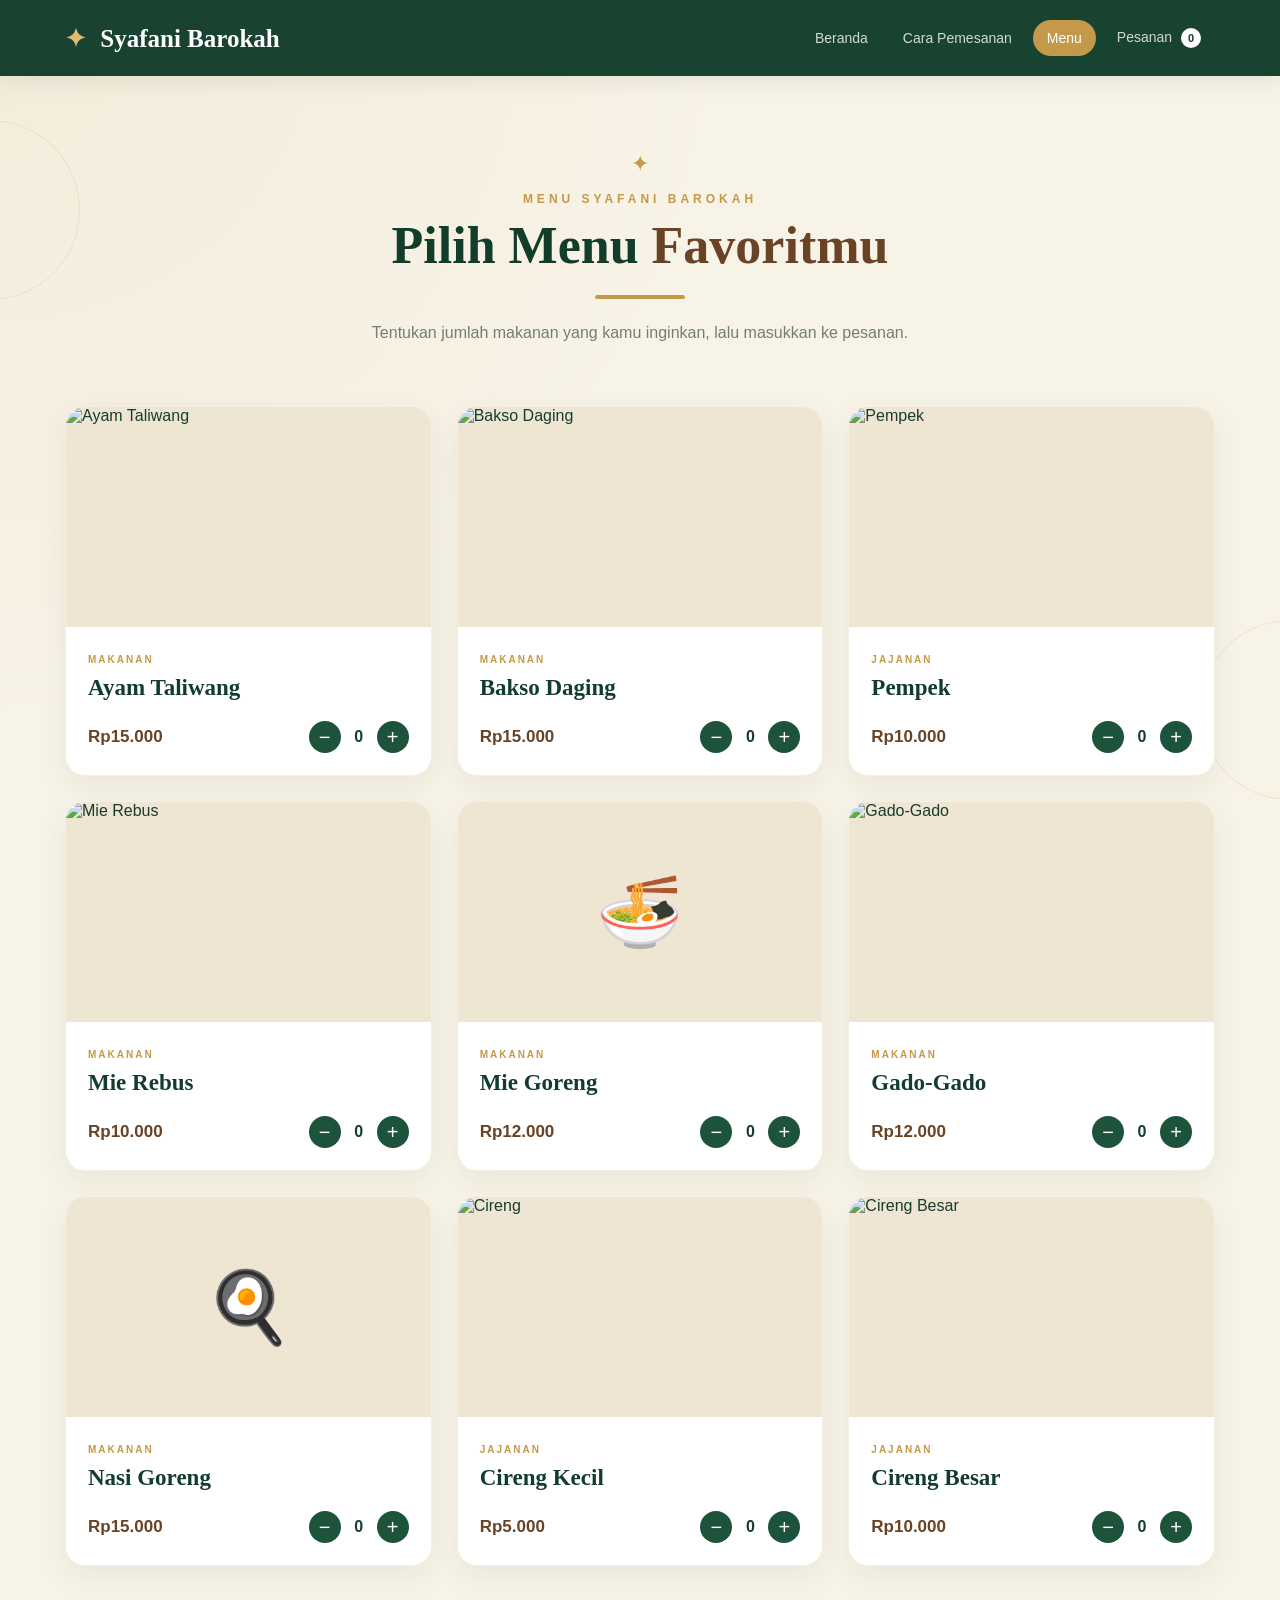
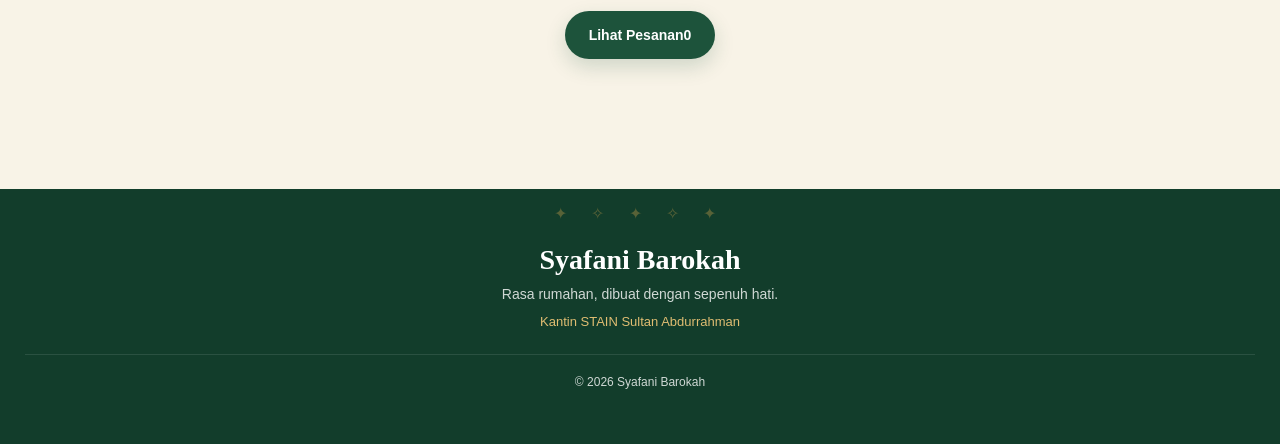
==== menu.html @ d2a60e0a "Add files via upload" ====
<!DOCTYPE html>
<html lang="id">

<head>

    <meta charset="UTF-8">

    <meta
        name="viewport"
        content="width=device-width, initial-scale=1.0"
    >

    <title>Menu | Syafani Barokah</title>

    <link rel="stylesheet" href="style.css">

</head>


<body>

    <!-- ORNAMEN -->
    <div class="decor decor-1"></div>
    <div class="decor decor-2"></div>


    <!-- HEADER -->
    <header class="navbar">

        <div class="nav-container">

            <a href="index.html" class="logo-text">
                Syafani Barokah
            </a>

            <nav>

                <a href="index.html">
                    Beranda
                </a>

                <a href="cara-pemesanan.html">
                    Cara Pemesanan
                </a>

                <a href="menu.html" class="active">
                    Menu
                </a>

                <a href="pesanan.html">
                    Pesanan
                    <span id="cartCount">0</span>
                </a>

            </nav>

        </div>

    </header>


    <!-- CONTENT -->
    <main class="page-container">


        <section class="page-title">

            <span class="title-decoration">
                ✦
            </span>

            <p>
                MENU SYAFANI BAROKAH
            </p>

            <h1>
                Pilih Menu
                <span>Favoritmu</span>
            </h1>

            <div class="gold-line"></div>

            <p class="page-description">
                Tentukan jumlah makanan yang kamu inginkan,
                lalu masukkan ke pesanan.
            </p>

        </section>


        <!-- MENU GRID -->
        <section class="food-grid">


            <!-- AYAM TALIWANG -->
            <div class="food-card">

                <div class="food-image">

                    <img
                        src="assets/ayam-taliwang.jpg"
                        alt="Ayam Taliwang"
                    >

                </div>

                <div class="food-content">

                    <span class="food-category">
                        MAKANAN
                    </span>

                    <h2>
                        Ayam Taliwang
                    </h2>

                    <div class="food-bottom">

                        <strong>
                            Rp15.000
                        </strong>

                        <div class="quantity-control">

                            <button
                                onclick="changeQuantity('Ayam Taliwang', 15000, -1)"
                            >
                                −
                            </button>

                            <span id="qty-Ayam-Taliwang">
                                0
                            </span>

                            <button
                                onclick="changeQuantity('Ayam Taliwang', 15000, 1)"
                            >
                                +
                            </button>

                        </div>

                    </div>

                </div>

            </div>


            <!-- BAKSO -->
            <div class="food-card">

                <div class="food-image">

                    <img
                        src="assets/bakso-daging.jpg"
                        alt="Bakso Daging"
                    >

                </div>

                <div class="food-content">

                    <span class="food-category">
                        MAKANAN
                    </span>

                    <h2>
                        Bakso Daging
                    </h2>

                    <div class="food-bottom">

                        <strong>
                            Rp15.000
                        </strong>

                        <div class="quantity-control">

                            <button
                                onclick="changeQuantity('Bakso Daging', 15000, -1)"
                            >
                                −
                            </button>

                            <span id="qty-Bakso-Daging">
                                0
                            </span>

                            <button
                                onclick="changeQuantity('Bakso Daging', 15000, 1)"
                            >
                                +
                            </button>

                        </div>

                    </div>

                </div>

            </div>


            <!-- PEMPEK -->
            <div class="food-card">

                <div class="food-image">

                    <img
                        src="assets/pempek.jpg"
                        alt="Pempek"
                    >

                </div>

                <div class="food-content">

                    <span class="food-category">
                        JAJANAN
                    </span>

                    <h2>
                        Pempek
                    </h2>

                    <div class="food-bottom">

                        <strong>
                            Rp10.000
                        </strong>

                        <div class="quantity-control">

                            <button
                                onclick="changeQuantity('Pempek', 10000, -1)"
                            >
                                −
                            </button>

                            <span id="qty-Pempek">
                                0
                            </span>

                            <button
                                onclick="changeQuantity('Pempek', 10000, 1)"
                            >
                                +
                            </button>

                        </div>

                    </div>

                </div>

            </div>


            <!-- MIE REBUS -->
            <div class="food-card">

                <div class="food-image">

                    <img
                        src="assets/mie-rebus.jpg"
                        alt="Mie Rebus"
                    >

                </div>

                <div class="food-content">

                    <span class="food-category">
                        MAKANAN
                    </span>

                    <h2>
                        Mie Rebus
                    </h2>

                    <div class="food-bottom">

                        <strong>
                            Rp10.000
                        </strong>

                        <div class="quantity-control">

                            <button
                                onclick="changeQuantity('Mie Rebus', 10000, -1)"
                            >
                                −
                            </button>

                            <span id="qty-Mie-Rebus">
                                0
                            </span>

                            <button
                                onclick="changeQuantity('Mie Rebus', 10000, 1)"
                            >
                                +
                            </button>

                        </div>

                    </div>

                </div>

            </div>


            <!-- MIE GORENG -->
            <div class="food-card">

                <div class="food-image food-placeholder">
                    🍜
                </div>

                <div class="food-content">

                    <span class="food-category">
                        MAKANAN
                    </span>

                    <h2>
                        Mie Goreng
                    </h2>

                    <div class="food-bottom">

                        <strong>
                            Rp12.000
                        </strong>

                        <div class="quantity-control">

                            <button
                                onclick="changeQuantity('Mie Goreng', 12000, -1)"
                            >
                                −
                            </button>

                            <span id="qty-Mie-Goreng">
                                0
                            </span>

                            <button
                                onclick="changeQuantity('Mie Goreng', 12000, 1)"
                            >
                                +
                            </button>

                        </div>

                    </div>

                </div>

            </div>


            <!-- GADO-GADO -->
            <div class="food-card">

                <div class="food-image">

                    <img
                        src="assets/gado-gado.jpg"
                        alt="Gado-Gado"
                    >

                </div>

                <div class="food-content">

                    <span class="food-category">
                        MAKANAN
                    </span>

                    <h2>
                        Gado-Gado
                    </h2>

                    <div class="food-bottom">

                        <strong>
                            Rp12.000
                        </strong>

                        <div class="quantity-control">

                            <button
                                onclick="changeQuantity('Gado-Gado', 12000, -1)"
                            >
                                −
                            </button>

                            <span id="qty-Gado-Gado">
                                0
                            </span>

                            <button
                                onclick="changeQuantity('Gado-Gado', 12000, 1)"
                            >
                                +
                            </button>

                        </div>

                    </div>

                </div>

            </div>


            <!-- NASI GORENG -->
            <div class="food-card">

                <div class="food-image food-placeholder">
                    🍳
                </div>

                <div class="food-content">

                    <span class="food-category">
                        MAKANAN
                    </span>

                    <h2>
                        Nasi Goreng
                    </h2>

                    <div class="food-bottom">

                        <strong>
                            Rp15.000
                        </strong>

                        <div class="quantity-control">

                            <button
                                onclick="changeQuantity('Nasi Goreng', 15000, -1)"
                            >
                                −
                            </button>

                            <span id="qty-Nasi-Goreng">
                                0
                            </span>

                            <button
                                onclick="changeQuantity('Nasi Goreng', 15000, 1)"
                            >
                                +
                            </button>

                        </div>

                    </div>

                </div>

            </div>


            <!-- CIRENG KECIL -->
            <div class="food-card">

                <div class="food-image">

                    <img
                        src="assets/cireng.jpg"
                        alt="Cireng"
                    >

                </div>

                <div class="food-content">

                    <span class="food-category">
                        JAJANAN
                    </span>

                    <h2>
                        Cireng Kecil
                    </h2>

                    <div class="food-bottom">

                        <strong>
                            Rp5.000
                        </strong>

                        <div class="quantity-control">

                            <button
                                onclick="changeQuantity('Cireng Kecil', 5000, -1)"
                            >
                                −
                            </button>

                            <span id="qty-Cireng-Kecil">
                                0
                            </span>

                            <button
                                onclick="changeQuantity('Cireng Kecil', 5000, 1)"
                            >
                                +
                            </button>

                        </div>

                    </div>

                </div>

            </div>


            <!-- CIRENG BESAR -->
            <div class="food-card">

                <div class="food-image">

                    <img
                        src="assets/cireng.jpg"
                        alt="Cireng Besar"
                    >

                </div>

                <div class="food-content">

                    <span class="food-category">
                        JAJANAN
                    </span>

                    <h2>
                        Cireng Besar
                    </h2>

                    <div class="food-bottom">

                        <strong>
                            Rp10.000
                        </strong>

                        <div class="quantity-control">

                            <button
                                onclick="changeQuantity('Cireng Besar', 10000, -1)"
                            >
                                −
                            </button>

                            <span id="qty-Cireng-Besar">
                                0
                            </span>

                            <button
                                onclick="changeQuantity('Cireng Besar', 10000, 1)"
                            >
                                +
                            </button>

                        </div>

                    </div>

                </div>

            </div>


        </section>


        <!-- BUTTON -->
        <div class="center-button">

            <a
                href="pesanan.html"
                class="btn btn-primary"
            >
                Lihat Pesanan
                <span id="menuCartCount">
                    0
                </span>
            </a>

        </div>


    </main>


    <!-- FOOTER -->
    <footer>

        <div class="footer-logo">
            Syafani Barokah
        </div>

        <p>
            Rasa rumahan, dibuat dengan sepenuh hati.
        </p>

        <div class="footer-location">
            Kantin STAIN Sultan Abdurrahman
        </div>

        <div class="footer-copy">
            © 2026 Syafani Barokah
        </div>

    </footer>


    <script src="script.js"></script>

</body>
</html>
---- style.css ----
/* =====================================================
   SYAFANI BAROKAH
   STYLE.CSS
===================================================== */


/* =====================================================
   RESET
===================================================== */

* {
    box-sizing: border-box;
    margin: 0;
    padding: 0;
}


html {
    scroll-behavior: smooth;
}


body {
    font-family: Arial, Helvetica, sans-serif;

    background:
        radial-gradient(
            circle at top left,
            rgba(194, 151, 66, 0.08),
            transparent 30%
        ),
        #f8f3e7;

    color: #173d2c;

    overflow-x: hidden;
}


a {
    text-decoration: none;
    color: inherit;
}


/* =====================================================
   WARNA
===================================================== */

:root {

    --green-dark: #123d2b;
    --green: #1d533b;
    --green-light: #2d6b4d;

    --cream: #f8f3e7;
    --cream-dark: #eee5d3;

    --gold: #c49a4a;
    --gold-light: #e0bd72;

    --brown: #684326;

    --white: #ffffff;

}


/* =====================================================
   ORNAMEN GLOBAL
===================================================== */

.decor {
    position: fixed;

    width: 180px;
    height: 180px;

    border: 1px solid rgba(196, 154, 74, 0.18);

    border-radius: 50%;

    pointer-events: none;

    z-index: -1;
}


.decor-1 {
    top: 120px;
    left: -100px;
}


.decor-2 {
    right: -100px;
    bottom: 100px;
}


.decor-3 {
    width: 80px;
    height: 80px;

    top: 50%;
    right: 8%;

    border: 1px dashed rgba(196, 154, 74, 0.2);
}


/* =====================================================
   NAVBAR
===================================================== */

.navbar {

    position: sticky;

    top: 0;

    z-index: 1000;

    background:
        rgba(18, 61, 43, 0.97);

    box-shadow:
        0 5px 25px rgba(0, 0, 0, 0.08);

}


.nav-container {

    max-width: 1200px;

    margin: auto;

    min-height: 76px;

    padding: 0 25px;

    display: flex;

    align-items: center;

    justify-content: space-between;

    gap: 30px;

}


.logo-text {

    color: #fff;

    font-family: Georgia, serif;

    font-size: 25px;

    font-weight: bold;

}


.logo-text::before {

    content: "✦";

    color: var(--gold-light);

    margin-right: 8px;

}


nav {

    display: flex;

    align-items: center;

    gap: 7px;

}


nav a {

    color: rgba(255,255,255,0.8);

    padding: 10px 14px;

    border-radius: 30px;

    font-size: 14px;

    transition: 0.3s;

}


nav a:hover {

    color: #fff;

    background: rgba(255,255,255,0.1);

}


nav a.active {

    color: #fff;

    background: var(--gold);

}


#cartCount {

    display: inline-flex;

    align-items: center;

    justify-content: center;

    min-width: 20px;

    height: 20px;

    margin-left: 5px;

    padding: 0 5px;

    border-radius: 50px;

    background: #fff;

    color: var(--green-dark);

    font-size: 11px;

    font-weight: bold;

}


/* =====================================================
   HERO
===================================================== */

.hero {

    max-width: 1200px;

    min-height: 650px;

    margin: auto;

    padding: 70px 25px;

    display: grid;

    grid-template-columns: 1fr 1fr;

    align-items: center;

    gap: 40px;

    position: relative;

}


.hero-content {

    position: relative;

    z-index: 2;

}


.hero-small-title {

    color: var(--gold);

    font-size: 13px;

    font-weight: bold;

    letter-spacing: 4px;

    margin-bottom: 14px;

}


.hero h1 {

    font-family: Georgia, serif;

    font-size: clamp(55px, 7vw, 90px);

    line-height: 0.9;

    color: var(--green-dark);

}


.hero h1 span {

    display: block;

    color: var(--brown);

}


.gold-line {

    width: 90px;

    height: 4px;

    margin: 25px 0;

    border-radius: 10px;

    background: var(--gold);

}


.hero h2 {

    font-family: Georgia, serif;

    font-size: 28px;

    line-height: 1.2;

    margin-bottom: 18px;

}


.hero p {

    max-width: 520px;

    line-height: 1.8;

    color: #637166;

}


.location {

    margin-top: 20px;

    font-size: 14px;

    color: var(--green);

    font-weight: bold;

}


/* =====================================================
   HERO BUTTON
===================================================== */

.hero-buttons {

    display: flex;

    gap: 12px;

    margin-top: 30px;

    flex-wrap: wrap;

}


.btn {

    display: inline-flex;

    align-items: center;

    justify-content: center;

    min-height: 48px;

    padding: 0 24px;

    border-radius: 30px;

    border: none;

    cursor: pointer;

    font-weight: bold;

    font-size: 14px;

    transition:
        transform 0.25s,
        box-shadow 0.25s,
        background 0.25s;

}


.btn:hover {

    transform: translateY(-3px);

}


.btn-primary {

    color: #fff;

    background: var(--green);

    box-shadow:
        0 8px 20px rgba(29, 83, 59, 0.18);

}


.btn-primary:hover {

    background: var(--green-dark);

}


.btn-outline {

    color: var(--green);

    background: transparent;

    border: 1px solid var(--green);

}


.btn-outline:hover {

    background: var(--green);

    color: #fff;

}


.btn-whatsapp {

    width: 100%;

    color: #fff;

    background: #198754;

    margin-top: 20px;

}


/* =====================================================
   HERO IMAGE
===================================================== */

.hero-image-wrapper {

    position: relative;

    min-height: 500px;

    display: flex;

    align-items: center;

    justify-content: center;

}


.hero-circle {

    position: absolute;

    width: 430px;

    height: 430px;

    border-radius: 50%;

    border: 2px solid rgba(196, 154, 74, 0.45);

}


.hero-circle::before {

    content: "";

    position: absolute;

    inset: 20px;

    border-radius: 50%;

    border: 1px dashed rgba(196, 154, 74, 0.5);

}


.hero-image {

    position: relative;

    width: 380px;

    height: 380px;

    overflow: hidden;

    border-radius: 50%;

    background: #fff;

    box-shadow:
        0 25px 60px rgba(25, 53, 40, 0.2);

    z-index: 2;

}


.hero-image img {

    width: 100%;

    height: 100%;

    object-fit: cover;

}


.floating-dot {

    position: absolute;

    border-radius: 50%;

    background: var(--gold);

}


.dot-one {

    width: 18px;
    height: 18px;

    top: 80px;
    right: 70px;

}


.dot-two {

    width: 11px;
    height: 11px;

    bottom: 100px;
    left: 80px;

}


.dot-three {

    width: 7px;
    height: 7px;

    top: 140px;
    left: 70px;

}


/* =====================================================
   QUICK SECTION
===================================================== */

.quick-section {

    max-width: 1100px;

    margin: 30px auto 100px;

    padding: 0 25px;

}


.section-heading {

    text-align: center;

    margin-bottom: 40px;

    position: relative;

}


.section-heading > span {

    color: var(--gold);

    font-size: 20px;

}


.section-heading h2 {

    display: inline-block;

    margin: 0 15px;

    font-family: Georgia, serif;

    font-size: 36px;

}


.section-heading p {

    margin-top: 10px;

    color: #737d76;

}


.quick-grid {

    display: grid;

    grid-template-columns:
        repeat(3, 1fr);

    gap: 20px;

}


.quick-card {

    position: relative;

    display: flex;

    gap: 18px;

    padding: 28px;

    background: #fff;

    border-radius: 18px;

    border: 1px solid rgba(196,154,74,0.15);

    box-shadow:
        0 10px 30px rgba(35,60,45,0.06);

    overflow: hidden;

    transition: 0.3s;

}


.quick-card::after {

    content: "";

    position: absolute;

    width: 80px;

    height: 80px;

    border-radius: 50%;

    border: 1px solid rgba(196,154,74,0.15);

    right: -35px;

    bottom: -35px;

}


.quick-card:hover {

    transform: translateY(-7px);

    box-shadow:
        0 18px 40px rgba(35,60,45,0.12);

}


.quick-number {

    font-family: Georgia, serif;

    font-size: 30px;

    color: var(--gold);

}


.quick-card h3 {

    color: var(--green-dark);

    margin-bottom: 8px;

}


.quick-card p {

    color: #7b827d;

    font-size: 14px;

    line-height: 1.6;

}


/* =====================================================
   HOME MESSAGE
===================================================== */

.home-message {

    max-width: 850px;

    margin: 0 auto 100px;

    padding: 50px 30px;

    text-align: center;

    position: relative;

}


.ornament-line {

    width: 100px;

    height: 1px;

    margin: 0 auto 25px;

    background: var(--gold);

}


.ornament-line::before,
.ornament-line::after {

    content: "◆";

    color: var(--gold);

    font-size: 8px;

    position: relative;

}


.ornament-line::before {

    left: -12px;

}


.ornament-line::after {

    right: -85px;

}


.quote-mark {

    font-family: Georgia, serif;

    font-size: 70px;

    line-height: 0.5;

    color: rgba(196,154,74,0.35);

}


.home-message h2 {

    font-family: Georgia, serif;

    font-size: 38px;

    color: var(--green-dark);

    margin: 20px 0;

}


.home-message h2 span {

    color: var(--brown);

}


.home-message p {

    max-width: 650px;

    margin: auto;

    line-height: 1.8;

    color: #747c76;

}


.quote-bottom {

    display: block;

    margin-top: 20px;

}


/* =====================================================
   PAGE CONTAINER
===================================================== */

.page-container {

    max-width: 1200px;

    min-height: 650px;

    margin: auto;

    padding: 75px 25px 100px;

}


/* =====================================================
   PAGE TITLE
===================================================== */

.page-title {

    text-align: center;

    margin-bottom: 60px;

}


.title-decoration {

    display: block;

    color: var(--gold);

    font-size: 22px;

    margin-bottom: 15px;

}


.page-title > p:first-of-type {

    font-size: 12px;

    letter-spacing: 4px;

    color: var(--gold);

    font-weight: bold;

}


.page-title h1 {

    margin-top: 10px;

    font-family: Georgia, serif;

    font-size: 52px;

    color: var(--green-dark);

}


.page-title h1 span {

    color: var(--brown);

}


.page-title .gold-line {

    margin: 20px auto;

}


.page-description {

    max-width: 650px;

    margin: auto;

    color: #737d76;

    line-height: 1.7;

}


/* =====================================================
   STEPS
===================================================== */

.steps-grid {

    display: grid;

    grid-template-columns:
        repeat(4, 1fr);

    gap: 20px;

}


.step-card {

    position: relative;

    background: #fff;

    padding: 35px 25px;

    border-radius: 20px;

    text-align: center;

    border: 1px solid rgba(196,154,74,0.15);

    box-shadow:
        0 12px 35px rgba(30,60,45,0.07);

    overflow: hidden;

    transition: 0.3s;

}


.step-card::before {

    content: "";

    position: absolute;

    width: 90px;

    height: 90px;

    border-radius: 50%;

    border: 1px solid rgba(196,154,74,0.15);

    top: -45px;

    right: -45px;

}


.step-card:hover {

    transform: translateY(-8px);

}


.step-number {

    color: var(--gold);

    font-family: Georgia, serif;

    font-size: 15px;

    font-weight: bold;

}


.step-icon {

    margin: 25px auto;

    width: 70px;

    height: 70px;

    border-radius: 50%;

    display: flex;

    align-items: center;

    justify-content: center;

    background: #f4ecdb;

    font-size: 28px;

}


.step-card h2 {

    font-family: Georgia, serif;

    font-size: 22px;

    margin-bottom: 12px;

    color: var(--green-dark);

}


.step-card p {

    color: #7a817c;

    line-height: 1.7;

    font-size: 14px;

}


/* =====================================================
   CENTER BUTTON
===================================================== */

.center-button {

    text-align: center;

    margin-top: 45px;

}


/* =====================================================
   FOOD GRID
===================================================== */

.food-grid {

    display: grid;

    grid-template-columns:
        repeat(3, 1fr);

    gap: 25px;

}


/* =====================================================
   FOOD CARD
===================================================== */

.food-card {

    background: #fff;

    border-radius: 20px;

    overflow: hidden;

    border: 1px solid rgba(196,154,74,0.15);

    box-shadow:
        0 10px 30px rgba(30,60,45,0.07);

    transition: 0.3s;

}


.food-card:hover {

    transform: translateY(-7px);

    box-shadow:
        0 20px 40px rgba(30,60,45,0.12);

}


.food-image {

    width: 100%;

    height: 220px;

    overflow: hidden;

    background: #eee5d3;

}


.food-image img {

    width: 100%;

    height: 100%;

    object-fit: cover;

    transition: 0.5s;

}


.food-card:hover .food-image img {

    transform: scale(1.05);

}


.food-placeholder {

    display: flex;

    align-items: center;

    justify-content: center;

    font-size: 70px;

}


.food-content {

    padding: 22px;

}


.food-category {

    color: var(--gold);

    font-size: 10px;

    letter-spacing: 2px;

    font-weight: bold;

}


.food-content h2 {

    font-family: Georgia, serif;

    color: var(--green-dark);

    font-size: 23px;

    margin: 8px 0 20px;

}


.food-bottom {

    display: flex;

    align-items: center;

    justify-content: space-between;

    gap: 10px;

}


.food-bottom strong {

    color: var(--brown);

    font-size: 17px;

}


/* =====================================================
   QUANTITY
===================================================== */

.quantity-control {

    display: flex;

    align-items: center;

    gap: 9px;

}


.quantity-control button {

    width: 32px;

    height: 32px;

    border: none;

    border-radius: 50%;

    background: var(--green);

    color: #fff;

    font-size: 20px;

    line-height: 1;

    cursor: pointer;

    transition: 0.2s;

}


.quantity-control button:hover {

    background: var(--green-dark);

    transform: scale(1.08);

}


.quantity-control span {

    min-width: 18px;

    text-align: center;

    font-weight: bold;

}


/* =====================================================
   ORDER
===================================================== */

.order-section {

    max-width: 850px;

    margin: auto;

}


.order-item {

    display: flex;

    align-items: center;

    justify-content: space-between;

    gap: 20px;

    padding: 20px;

    margin-bottom: 14px;

    background: #fff;

    border-radius: 16px;

    border: 1px solid rgba(196,154,74,0.15);

    box-shadow:
        0 8px 25px rgba(30,60,45,0.05);

}


.order-item-info h3 {

    font-family: Georgia, serif;

    color: var(--green-dark);

    margin-bottom: 6px;

}


.order-item-info p {

    font-size: 13px;

    color: #777;

}


.order-item-actions {

    display: flex;

    align-items: center;

    gap: 15px;

}


.order-price {

    font-weight: bold;

    color: var(--brown);

}


.delete-btn {

    border: none;

    background: #f6e7e3;

    color: #a94c3e;

    width: 35px;

    height: 35px;

    border-radius: 50%;

    cursor: pointer;

}


.order-summary {

    margin-top: 30px;

    padding: 25px;

    background: #fff;

    border-radius: 18px;

    border: 1px solid rgba(196,154,74,0.2);

}


.summary-row {

    display: flex;

    align-items: center;

    justify-content: space-between;

}


.summary-row span {

    color: #66716a;

}


.summary-row strong {

    font-size: 25px;

    color: var(--green-dark);

    font-family: Georgia, serif;

}


/* =====================================================
   EMPTY ORDER
===================================================== */

.empty-order {

    text-align: center;

    padding: 70px 20px;

    background: rgba(255,255,255,0.55);

    border-radius: 20px;

    border: 1px dashed rgba(196,154,74,0.35);

}


.empty-icon {

    font-size: 50px;

    margin-bottom: 20px;

}


.empty-order h2 {

    font-family: Georgia, serif;

    font-size: 28px;

    margin-bottom: 10px;

    color: var(--green-dark);

}


.empty-order p {

    color: #777;

    margin-bottom: 25px;

}


/* =====================================================
   THANK YOU
===================================================== */

.thank-body {

    min-height: 100vh;

    display: flex;

    align-items: center;

    justify-content: center;

    padding: 30px;

}


.thank-you-page {

    width: 100%;

    max-width: 750px;

    position: relative;

}


.thank-card {

    position: relative;

    background: #fff;

    text-align: center;

    padding: 60px 40px;

    border-radius: 30px;

    border: 1px solid rgba(196,154,74,0.25);

    box-shadow:
        0 25px 70px rgba(30,60,45,0.12);

    overflow: hidden;

}


.thank-card::before {

    content: "";

    position: absolute;

    width: 180px;

    height: 180px;

    border: 1px solid rgba(196,154,74,0.15);

    border-radius: 50%;

    top: -90px;

    left: -90px;

}


.thank-card::after {

    content: "";

    position: absolute;

    width: 150px;

    height: 150px;

    border: 1px solid rgba(196,154,74,0.15);

    border-radius: 50%;

    bottom: -75px;

    right: -75px;

}


.thank-icon {

    width: 80px;

    height: 80px;

    margin: 0 auto 25px;

    display: flex;

    align-items: center;

    justify-content: center;

    border-radius: 50%;

    background: var(--green);

    color: #fff;

    font-size: 38px;

    box-shadow:
        0 10px 25px rgba(29,83,59,0.2);

}


.thank-small {

    color: var(--gold);

    letter-spacing: 4px;

    font-size: 11px;

    font-weight: bold;

}


.thank-card h1 {

    margin-top: 15px;

    font-family: Georgia, serif;

    font-size: 46px;

    color: var(--green-dark);

}


.thank-card .gold-line {

    margin: 20px auto;

}


.thank-main {

    font-size: 20px;

    font-weight: bold;

    color: var(--green-dark);

}


.thank-desc {

    margin-top: 10px;

    color: #777;

}


.thank-brand {

    margin-top: 30px;

    font-family: Georgia, serif;

    font-size: 25px;

    font-weight: bold;

    color: var(--brown);

}


.thank-motto {

    margin-top: 7px;

    color: #888;

    font-style: italic;

}


.thank-buttons {

    margin-top: 35px;

    display: flex;

    justify-content: center;

    gap: 12px;

    flex-wrap: wrap;

}


/* =====================================================
   FOOTER
===================================================== */

footer {

    position: relative;

    margin-top: 30px;

    padding: 55px 25px;

    text-align: center;

    color: rgba(255,255,255,0.8);

    background: var(--green-dark);

    overflow: hidden;

}


footer::before {

    content: "✦  ✧  ✦  ✧  ✦";

    position: absolute;

    top: 15px;

    left: 50%;

    transform: translateX(-50%);

    color: rgba(196,154,74,0.4);

    letter-spacing: 10px;

}


.footer-logo {

    color: #fff;

    font-family: Georgia, serif;

    font-size: 28px;

    font-weight: bold;

    margin-bottom: 10px;

}


footer p {

    font-size: 14px;

    margin-bottom: 12px;

}


.footer-location {

    color: var(--gold-light);

    font-size: 13px;

}


.footer-copy {

    margin-top: 25px;

    padding-top: 20px;

    border-top: 1px solid rgba(255,255,255,0.1);

    font-size: 12px;

}


/* =====================================================
   RESPONSIVE TABLET
===================================================== */

@media (max-width: 900px) {


    .nav-container {

        flex-direction: column;

        padding-top: 15px;

        padding-bottom: 15px;

    }


    nav {

        flex-wrap: wrap;

        justify-content: center;

    }


    .hero {

        grid-template-columns: 1fr;

        text-align: center;

        padding-top: 50px;

    }


    .hero .gold-line {

        margin-left: auto;

        margin-right: auto;

    }


    .hero p {

        margin: auto;

    }


    .hero-buttons {

        justify-content: center;

    }


    .hero-image-wrapper {

        min-height: 430px;

    }


    .quick-grid {

        grid-template-columns:
            1fr;

    }


    .steps-grid {

        grid-template-columns:
            repeat(2, 1fr);

    }


    .food-grid {

        grid-template-columns:
            repeat(2, 1fr);

    }

}


/* =====================================================
   RESPONSIVE MOBILE
===================================================== */

@media (max-width: 600px) {


    .navbar {

        position: relative;

    }


    .nav-container {

        gap: 15px;

    }


    .logo-text {

        font-size: 21px;

    }


    nav a {

        font-size: 12px;

        padding: 8px 9px;

    }


    .hero {

        min-height: auto;

        padding:
            55px 20px
            70px;

    }


    .hero h1 {

        font-size: 58px;

    }


    .hero h2 {

        font-size: 24px;

    }


    .hero-image-wrapper {

        min-height: 350px;

    }


    .hero-circle {

        width: 300px;

        height: 300px;

    }


    .hero-image {

        width: 270px;

        height: 270px;

    }


    .page-container {

        padding:
            55px 18px
            80px;

    }


    .page-title h1 {

        font-size: 38px;

    }


    .steps-grid {

        grid-template-columns:
            1fr;

    }


    .food-grid {

        grid-template-columns:
            1fr;

    }


    .food-image {

        height: 240px;

    }


    .food-bottom {

        align-items: flex-end;

    }


    .order-item {

        align-items: flex-start;

        flex-direction: column;

    }


    .order-item-actions {

        width: 100%;

        justify-content: space-between;

    }


    .thank-card {

        padding:
            45px 22px;

    }


    .thank-card h1 {

        font-size: 36px;

    }


    .home-message h2 {

        font-size: 29px;

    }

}


/* =====================================================
   ANIMASI HALUS
===================================================== */

@keyframes float {

    0% {

        transform:
            translateY(0);

    }

    50% {

        transform:
            translateY(-10px);

    }

    100% {

        transform:
            translateY(0);

    }

}


.hero-image {

    animation:
        float 5s ease-in-out infinite;

}


.dot-one {

    animation:
        float 4s ease-in-out infinite;

}


.dot-two {

    animation:
        float 5s ease-in-out infinite 0.5s;

}


.dot-three {

    animation:
        float 4.5s ease-in-out infinite 1s;

}
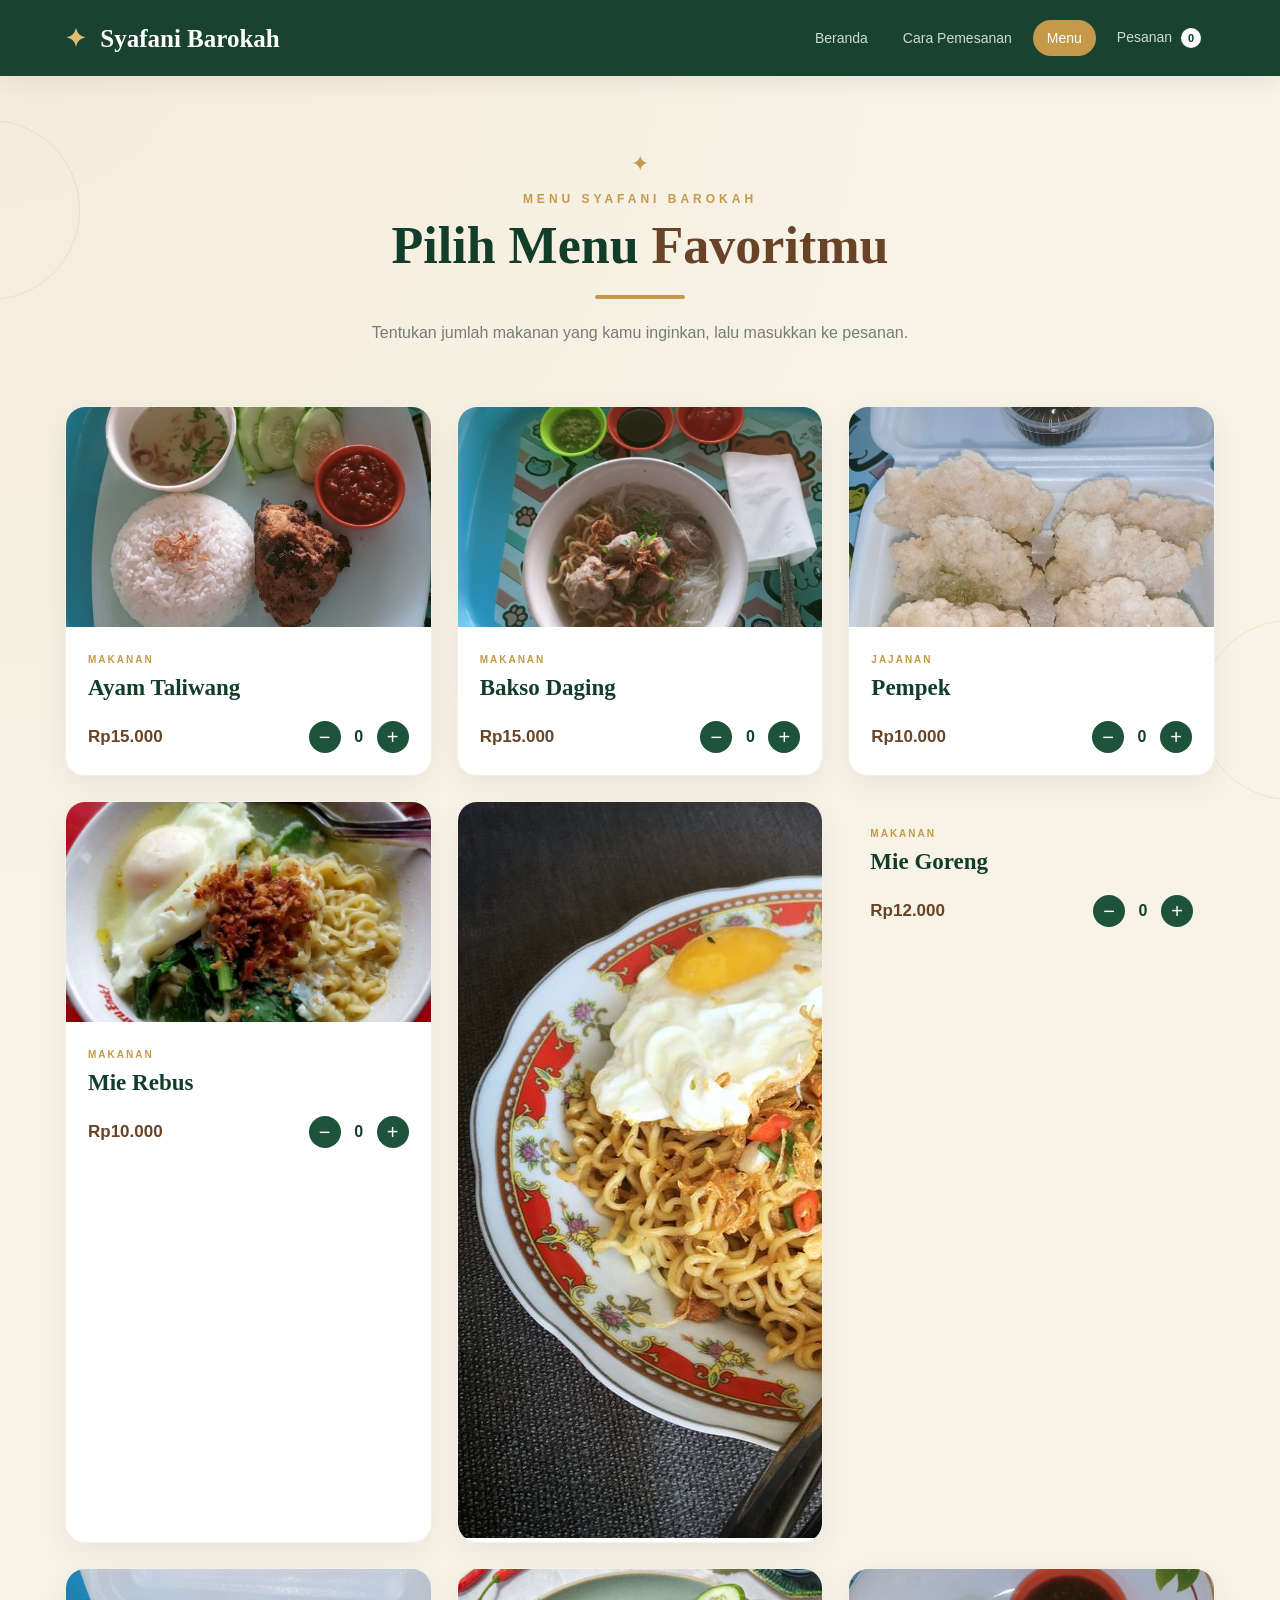
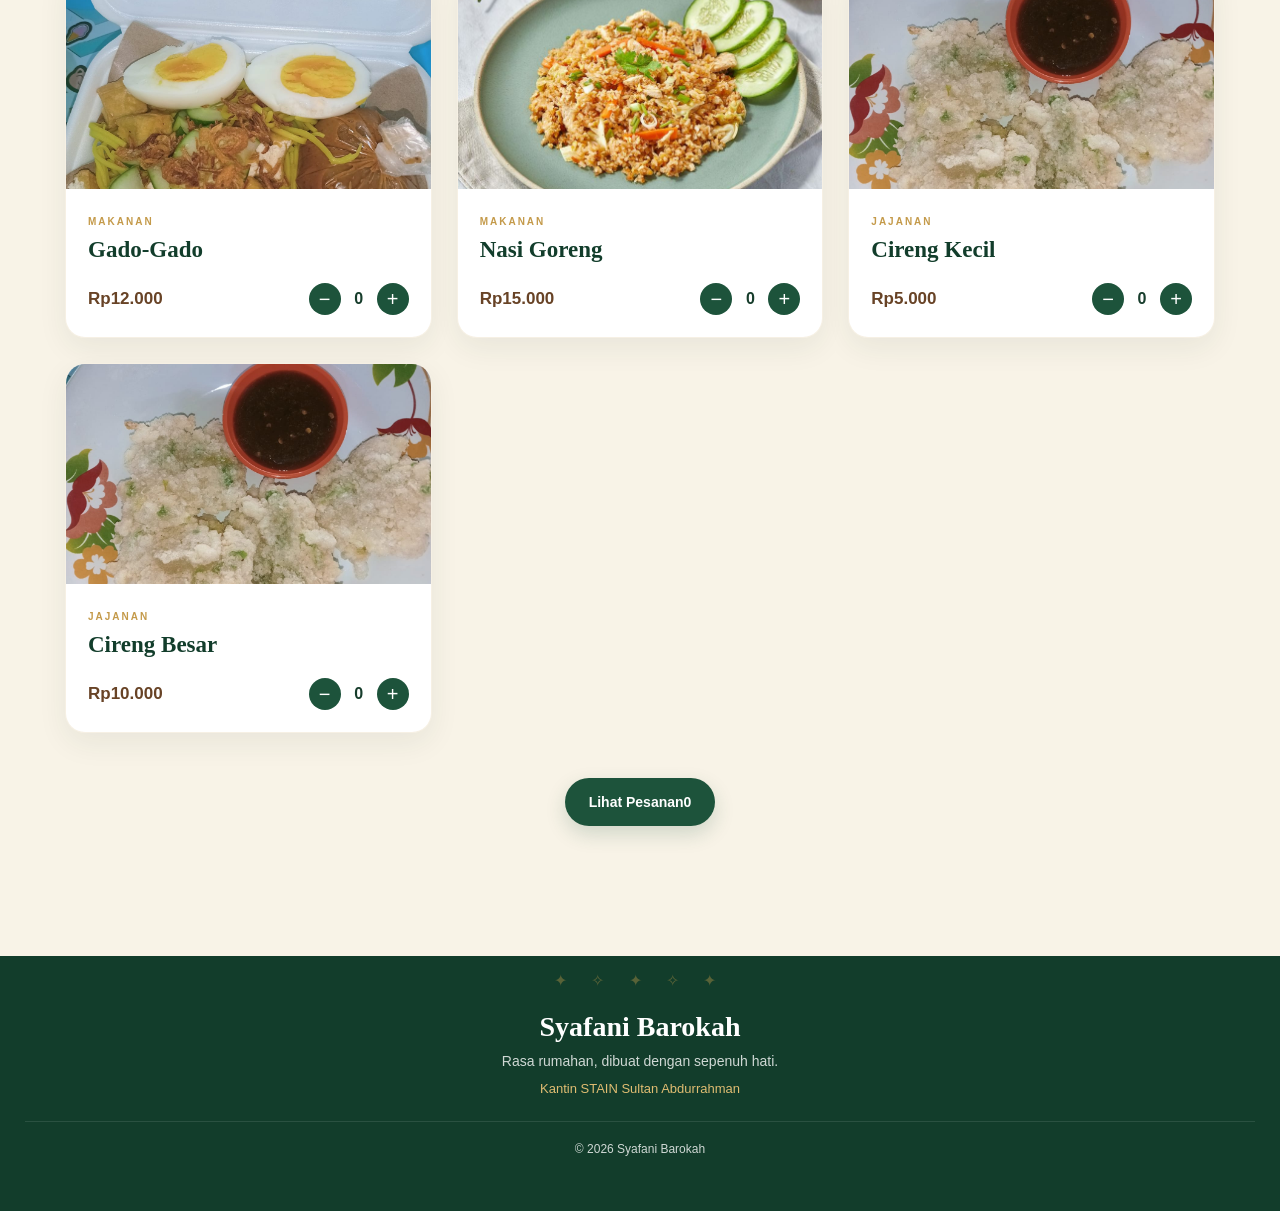
==== commit cf571b45: "Add files via upload" ====
--- a/menu.html
+++ b/menu.html
@@ -315,8 +315,11 @@
             <!-- MIE GORENG -->
             <div class="food-card">
 
-                <div class="food-image food-placeholder">
-                    🍜
+                <img
+                        src="assets/mie-goreng.jpg"
+                        alt="Mie Goreng"
+                    >
+
                 </div>
 
                 <div class="food-content">
@@ -420,8 +423,13 @@
             <!-- NASI GORENG -->
             <div class="food-card">
 
-                <div class="food-image food-placeholder">
-                    🍳
+                <div class="food-image">
+
+                    <img
+                        src="assets/nasi-goreng.jpg"
+                        alt="Nasi Goreng"
+                    >
+
                 </div>
 
                 <div class="food-content">
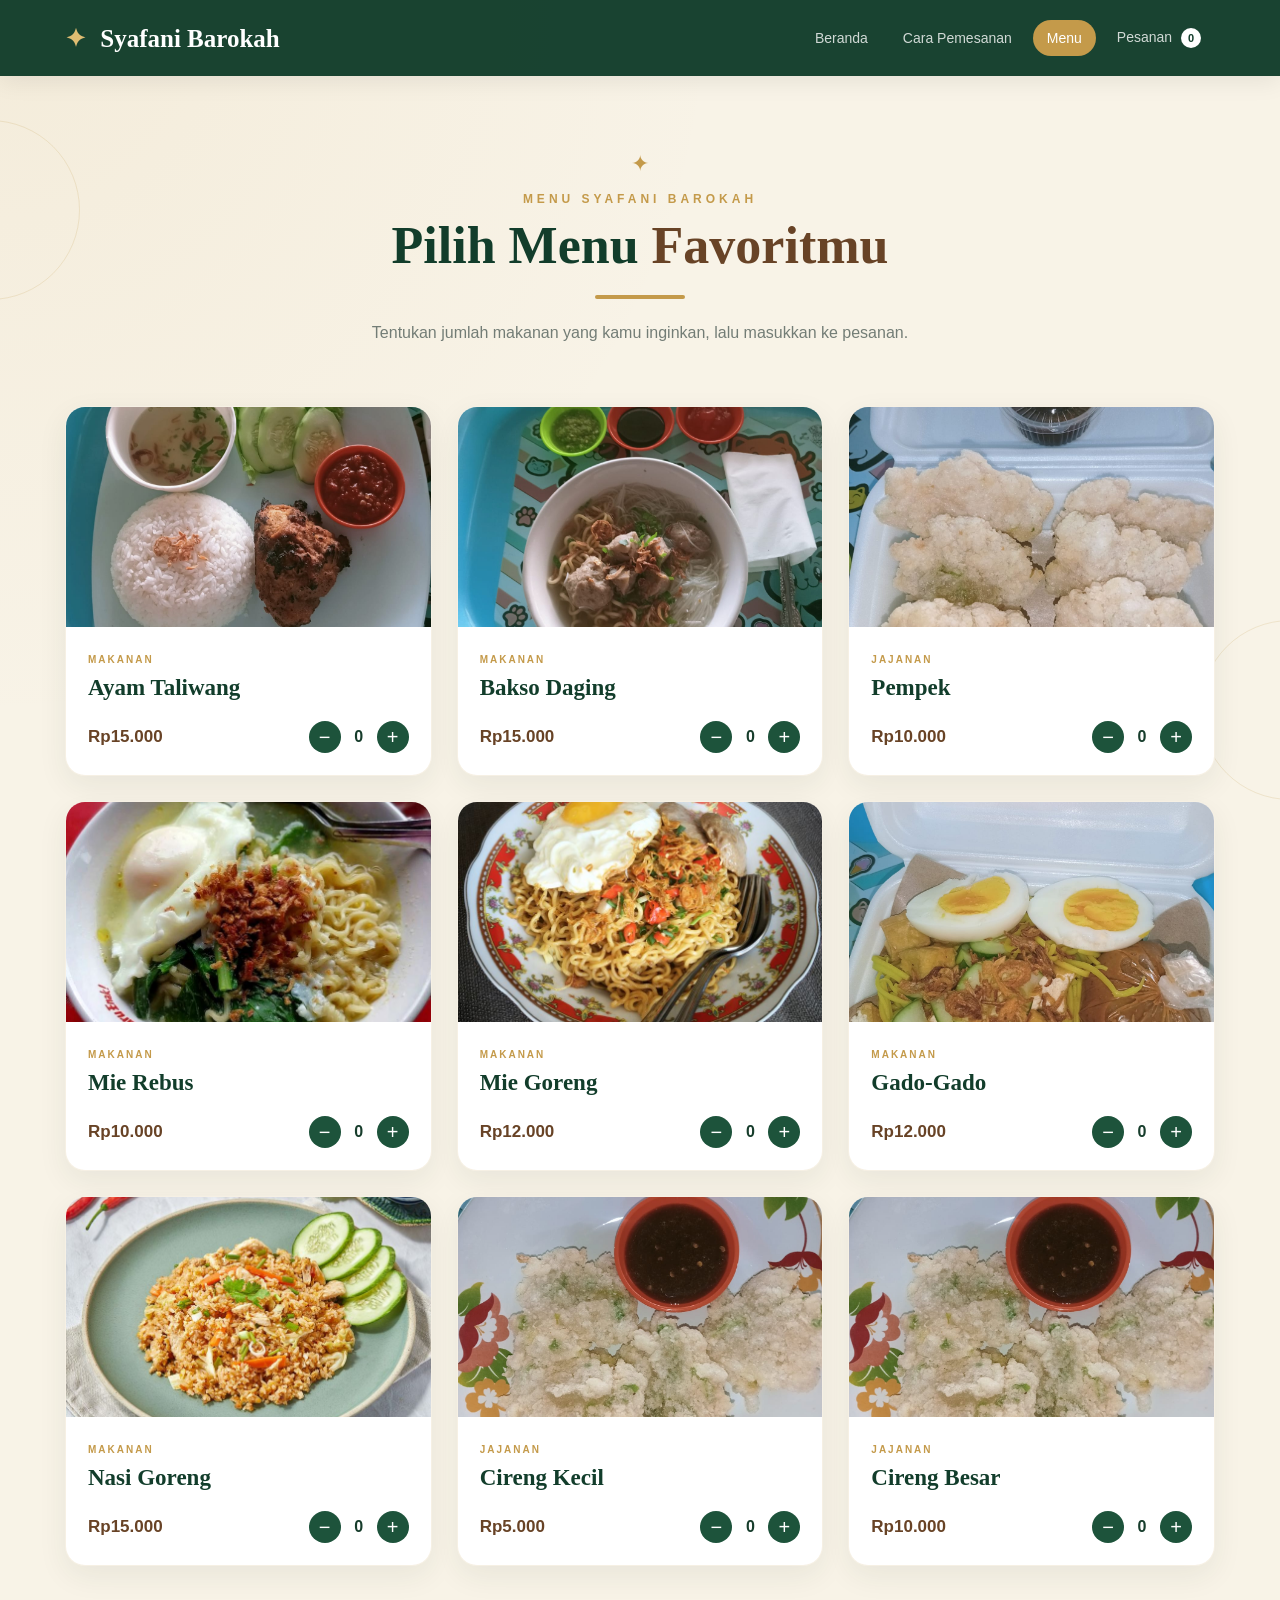
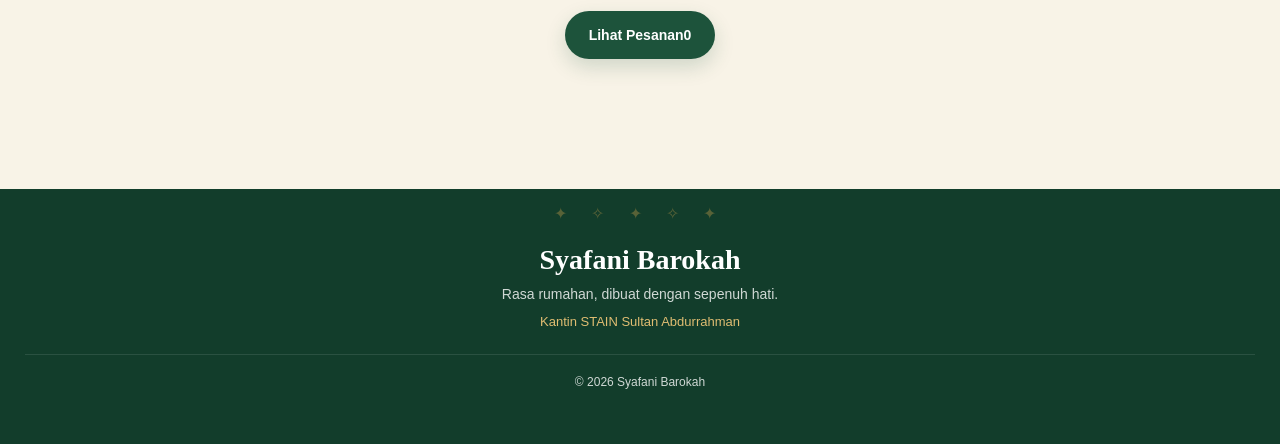
==== commit f1c18f81: "Add files via upload" ====
--- a/menu.html
+++ b/menu.html
@@ -315,7 +315,9 @@
             <!-- MIE GORENG -->
             <div class="food-card">
 
-                <img
+                <div class="food-image">
+
+                    <img
                         src="assets/mie-goreng.jpg"
                         alt="Mie Goreng"
                     >
